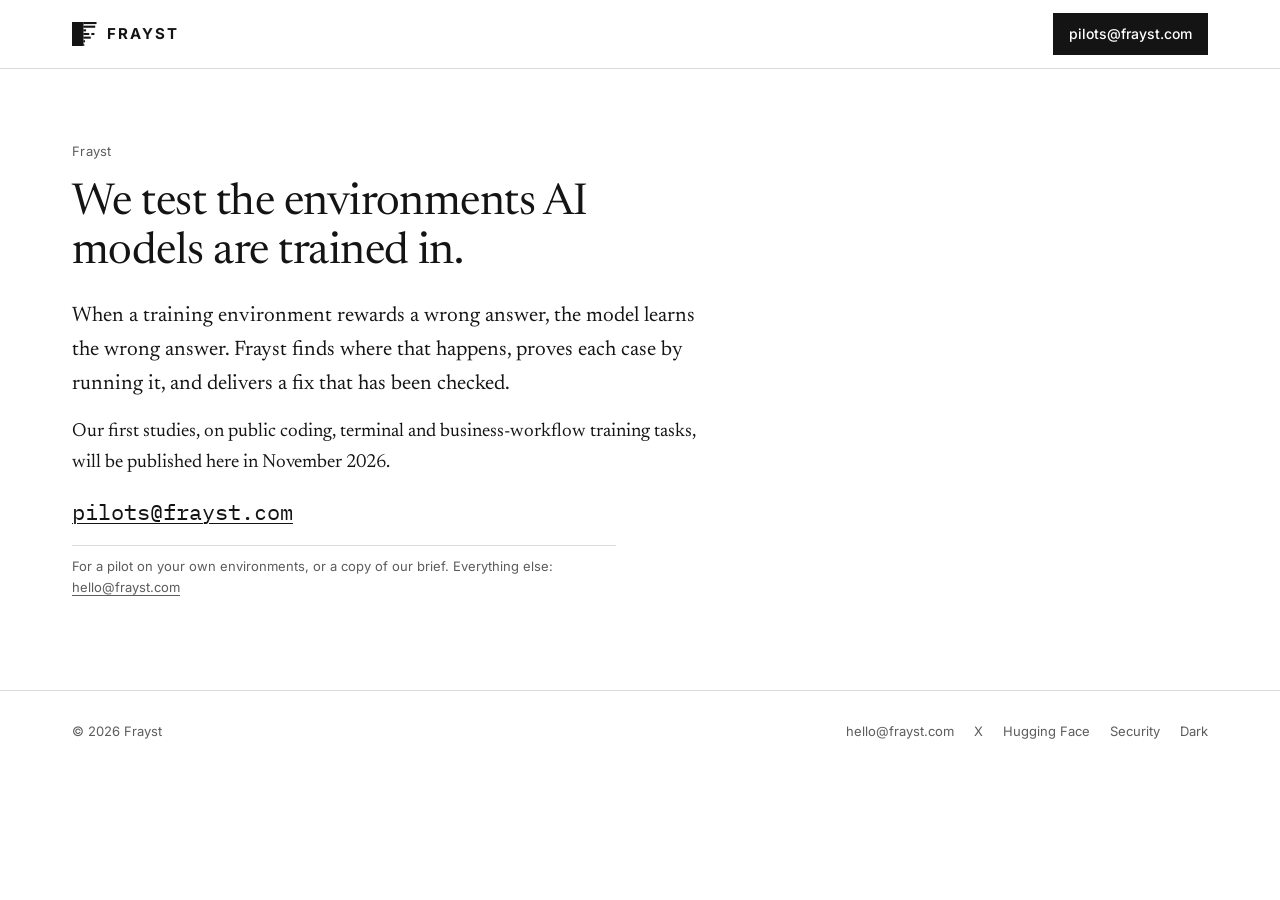
==== index.html @ d0900621 "Update frayst.com" ====
<!doctype html>
<html lang="en"><head>
<meta charset="utf-8"><meta name="viewport" content="width=device-width,initial-scale=1">
<title>Frayst: integrity testing for RL training environments</title>
<meta name="description" content="Frayst finds where AI training environments reward wrong answers, proves each case by running it, and fixes it.">
<meta property="og:title" content="Frayst: integrity testing for RL training environments"><meta property="og:description" content="Frayst finds where AI training environments reward wrong answers, proves each case by running it, and fixes it.">
<meta property="og:image" content="/og.png"><meta name="twitter:card" content="summary_large_image"><meta name="twitter:site" content="@fraystlabs">
<link rel="icon" href="/favicon.ico" sizes="any"><link rel="icon" href="/favicon.svg" type="image/svg+xml"><link rel="apple-touch-icon" href="/apple-touch-icon.png">
<link rel="preconnect" href="https://fonts.googleapis.com"><link rel="preconnect" href="https://fonts.gstatic.com" crossorigin>
<link href="https://fonts.googleapis.com/css2?family=Inter:wght@400;500;700&family=IBM+Plex+Mono:wght@400;500&family=Newsreader:ital,opsz,wght@0,6..72,400;0,6..72,500;1,6..72,400&display=swap" rel="stylesheet">
<link rel="stylesheet" href="/static/site.css">
<script src="/static/site.js"></script>
</head><body>
<a class="skip" href="#content">Skip to content</a>

<header class="site"><div class="wrap bar">
  <a class="brand" href="/" aria-label="Frayst, home"><svg viewBox="16 14 94 92" aria-hidden="true"><rect x="16" y="14" width="44" height="92"/><rect x="59.5" y="14" width="50.5" height="8"/><rect x="59.5" y="28" width="45.5" height="8"/><rect x="59.5" y="42" width="10.5" height="8"/><rect x="59.5" y="56" width="22.5" height="8"/><rect x="59.5" y="70" width="28.5" height="8"/><rect x="59.5" y="84" width="6.5" height="8"/><rect x="59.5" y="98" width="3.5" height="8"/><rect x="90" y="56" width="12" height="8"/></svg><span>FRAYST</span></a>
  
  <a class="cta" href="mailto:pilots@frayst.com">pilots@frayst.com</a>
</div></header>
<main id="content">

<section><div class="wrap grid12">
  <div class="main">
    <p class="kicker">Frayst</p>
    <h1>We test the environments AI models are trained in.</h1>
    <p class="lede">When a training environment rewards a wrong answer, the model learns the wrong answer. Frayst finds where that happens, proves each case by running it, and delivers a fix that has been checked.</p>
    <p>Our first studies, on public coding, terminal and business-workflow training tasks, will be published here in November 2026.</p>
    <p class="contact"><a href="mailto:pilots@frayst.com">pilots@frayst.com</a></p>
    <p class="note">For a pilot on your own environments, or a copy of our brief. Everything else: <a href="mailto:hello@frayst.com">hello@frayst.com</a></p>
  </div>
</div></section>
</main>
<footer class="site"><div class="wrap bar">
  <span>© 2026 Frayst</span>
  <nav aria-label="Footer"><a href="mailto:hello@frayst.com">hello@frayst.com</a><a href="https://x.com/fraystlabs">X</a><a href="https://huggingface.co/frayst">Hugging Face</a><a href="/.well-known/security.txt">Security</a><button class="theme" type="button">Dark</button></nav>
</div></footer>
</body></html>
---- static/site.css ----
/* frayst.com: one stylesheet. Black on white, rules instead of boxes, three type families with one job each. */
:root {
  --ink: #141414; --paper: #ffffff; --muted: #5c5c5c; --rule: #dadada; --grey: #b8b8b8; --soft: #f4f4f4;
  --serif: Newsreader, Georgia, "Times New Roman", serif;
  --sans: Inter, "Helvetica Neue", Arial, sans-serif;
  --mono: "IBM Plex Mono", Consolas, "Courier New", monospace;
  color-scheme: light;
}
:root[data-theme="dark"] { --ink: #ececec; --paper: #121212; --muted: #a3a3a3; --rule: #333333; --grey: #5a5a5a; --soft: #1b1b1b; color-scheme: dark; }
@media (prefers-color-scheme: dark) {
  :root:not([data-theme="light"]) { --ink: #ececec; --paper: #121212; --muted: #a3a3a3; --rule: #333333; --grey: #5a5a5a; --soft: #1b1b1b; color-scheme: dark; }
}

* { box-sizing: border-box; }
html { -webkit-text-size-adjust: 100%; }
body { margin: 0; background: var(--paper); color: var(--ink); font-family: var(--serif); font-size: 19px; line-height: 1.6;
  font-optical-sizing: auto; text-rendering: optimizeLegibility; }
a { color: inherit; text-underline-offset: 3px; text-decoration-thickness: 1px; }
a:hover { text-decoration-thickness: 2px; }
:focus-visible { outline: 2px solid var(--ink); outline-offset: 3px; }
.sr { position: absolute; width: 1px; height: 1px; overflow: hidden; clip: rect(0 0 0 0); white-space: nowrap; }
.skip { position: absolute; left: -9999px; } .skip:focus { left: 16px; top: 12px; background: var(--paper); padding: 6px 10px; z-index: 9; font-family: var(--sans); font-size: 14px; }

.wrap { max-width: 1200px; margin: 0 auto; padding: 0 32px; }
.grid12 { display: grid; grid-template-columns: repeat(12, minmax(0, 1fr)); column-gap: 24px; }
.main { grid-column: 1 / span 7; } .margin { grid-column: 9 / span 4; } .full { grid-column: 1 / -1; }

/* preview ribbon (never in the public build) */
.preview { font-family: var(--mono); font-size: 12px; color: var(--muted); border-bottom: 1px dashed var(--grey); padding: 7px 32px; text-align: center; }

/* header */
header.site { border-bottom: 1px solid var(--rule); }
.bar { display: flex; align-items: center; justify-content: space-between; min-height: 68px; gap: 24px; }
.brand { display: flex; align-items: center; gap: 10px; text-decoration: none; }
.brand svg { display: block; height: 24px; width: auto; fill: currentColor; }
.brand span { font-family: var(--sans); font-weight: 700; letter-spacing: .14em; font-size: 15px; margin-right: -.14em; }
nav.primary { display: flex; gap: 26px; font-family: var(--sans); font-size: 14px; }
nav.primary a { text-decoration: none; color: var(--muted); }
nav.primary a:hover, nav.primary a[aria-current] { color: var(--ink); text-decoration: underline; text-underline-offset: 6px; }
.cta { font-family: var(--sans); font-size: 14px; font-weight: 500; background: var(--ink); color: var(--paper); padding: 10px 16px; text-decoration: none; white-space: nowrap; }
.cta:hover { text-decoration: underline; }

/* sections and type */
section { padding: 72px 0; border-bottom: 1px solid var(--rule); }
section.pagehead { padding: 64px 0 44px; }
section:last-of-type { border-bottom: 0; }
.kicker { font-family: var(--sans); font-size: 13px; color: var(--muted); letter-spacing: .02em; margin: 0 0 18px; }
h1 { font-weight: 400; font-size: 44px; line-height: 1.12; letter-spacing: -.012em; margin: 0 0 22px; }
h2 { font-weight: 400; font-size: 28px; line-height: 1.2; margin: 0 0 18px; }
h2 + p { margin-top: -4px; }
.main h2:not(:first-child) { margin-top: 56px; }
h3 { font-family: var(--sans); font-size: 16px; font-weight: 500; line-height: 1.4; margin: 0 0 8px; }
p { margin: 0 0 16px; max-width: 68ch; }
.lede { font-size: 21px; }
b, strong { font-weight: 600; }
.mono { font-family: var(--mono); font-size: .86em; }
ul.plain, ol.plain { padding-left: 20px; margin: 0 0 16px; } ul.plain li, ol.plain li { margin-bottom: 9px; max-width: 66ch; }

/* margin notes */
.note { font-family: var(--sans); font-size: 13px; line-height: 1.6; color: var(--muted); border-top: 1px solid var(--rule); padding-top: 10px; margin-bottom: 20px; }
.note b { color: var(--ink); font-weight: 500; }
.note .mono { font-size: 12.5px; word-break: break-all; }

/* items we are waiting for, in the private preview */
.coming { font-family: var(--mono); font-size: 12.5px; color: var(--muted); border: 1px dashed var(--grey); padding: 1px 6px; white-space: nowrap; }
.gate { font-family: var(--mono); font-size: 11px; color: var(--muted); letter-spacing: .04em; text-transform: uppercase; display: block; margin-bottom: 4px; }

/* task grid */
.tasks { display: grid; grid-template-columns: repeat(30, 1fr); gap: 4px; margin: 34px 0 14px; }
.tasks i { aspect-ratio: 1; display: block; border: 1px solid var(--ink); cursor: default; animation: fill .35s ease-out both; }
.tasks i.h { background: var(--ink); }
.tasks i.b { background: var(--grey); border-color: var(--grey); }
.tasks i:hover, .tasks i:focus { outline: 2px solid var(--ink); outline-offset: 1px; }
@keyframes fill { from { opacity: 0; } to { opacity: 1; } }
@media (prefers-reduced-motion: reduce) { .tasks i { animation: none; } }
.legend { display: flex; flex-wrap: wrap; gap: 8px 22px; font-family: var(--sans); font-size: 13px; color: var(--muted); }
.legend i { display: inline-block; width: 11px; height: 11px; border: 1px solid var(--ink); margin-right: 7px; vertical-align: -1px; }
.legend i.h { background: var(--ink); } .legend i.b { background: var(--grey); border-color: var(--grey); }
.readout { font-family: var(--mono); font-size: 13px; min-height: 1.6em; margin-top: 10px; color: var(--ink); }

/* finding record */
.record { font-family: var(--mono); font-size: 14px; line-height: 1.75; border-top: 2px solid var(--ink); border-bottom: 1px solid var(--ink); padding: 12px 0 14px; margin: 8px 0 22px; }
.record .head { display: flex; justify-content: space-between; gap: 12px; font-weight: 500; border-bottom: 1px solid var(--rule); padding-bottom: 8px; margin-bottom: 8px; }
.record dl { display: grid; grid-template-columns: 170px 1fr; margin: 0; }
.record dt { color: var(--muted); } .record dd { margin: 0; }

/* tables */
table { width: 100%; border-collapse: collapse; font-family: var(--sans); font-size: 15px; }
th { text-align: left; font-weight: 500; font-size: 12px; letter-spacing: .04em; text-transform: uppercase; color: var(--muted); border-bottom: 1px solid var(--ink); padding: 0 14px 10px 0; vertical-align: bottom; }
td { border-bottom: 1px solid var(--rule); padding: 14px 14px 14px 0; vertical-align: top; }
td.num { font-family: var(--mono); font-size: 14px; font-variant-numeric: tabular-nums; white-space: nowrap; }
td small { display: block; color: var(--muted); font-size: 12.5px; margin-top: 2px; font-family: var(--sans); }
td.num small { font-family: var(--mono); }
tr.us td:first-child { box-shadow: inset 3px 0 0 var(--ink); padding-left: 12px; }
tr.us td { font-weight: 500; }

/* interval chart */
.ci { position: relative; height: 26px; margin: 8px 0 2px; border-left: 1px solid var(--ink); border-right: 1px solid var(--ink); }
.ci .axis { position: absolute; left: 0; right: 0; top: 13px; border-top: 1px solid var(--rule); }
.ci .band { position: absolute; top: 9px; height: 9px; background: var(--grey); }
.ci .pt { position: absolute; top: 4px; width: 2px; height: 19px; background: var(--ink); }
.ticks { display: flex; justify-content: space-between; font-family: var(--mono); font-size: 11px; color: var(--muted); }
.figcap { font-family: var(--sans); font-size: 14px; font-weight: 500; margin: 26px 0 0; }

/* lists of studies and notes */
.entries { border-top: 2px solid var(--ink); }
.entry { display: grid; grid-template-columns: 150px minmax(0, 1fr) 230px; column-gap: 24px; padding: 22px 0; border-bottom: 1px solid var(--rule); }
.entry .date { font-family: var(--mono); font-size: 13px; color: var(--muted); padding-top: 5px; }
.entry h3 { font-family: var(--serif); font-weight: 400; font-size: 23px; line-height: 1.25; margin: 0 0 6px; }
.entry h3 a { text-decoration: none; } .entry h3 a:hover { text-decoration: underline; }
.entry p { font-size: 17px; margin: 0; }
.entry .meta { font-family: var(--sans); font-size: 13px; color: var(--muted); line-height: 1.6; }
.entry .meta b { display: block; font-family: var(--mono); font-weight: 500; font-size: 15px; color: var(--ink); }

/* blocks */
.steps, .rules { display: grid; grid-template-columns: repeat(3, minmax(0, 1fr)); column-gap: 24px; }
.steps { counter-reset: s; }
.steps > div { border-top: 2px solid var(--ink); padding-top: 14px; }
.steps > div::before { counter-increment: s; content: counter(s, decimal-leading-zero); font-family: var(--mono); font-size: 13px; color: var(--muted); display: block; margin-bottom: 8px; }
.rules > div { border-top: 1px solid var(--rule); padding-top: 14px; }
.steps p, .rules p, .two p { font-size: 17px; }
.two { display: grid; grid-template-columns: repeat(2, minmax(0, 1fr)); column-gap: 24px; }
.two > div { border-top: 1px solid var(--ink); padding-top: 14px; }
.toc { font-family: var(--sans); font-size: 13px; line-height: 2; position: sticky; top: 24px; }
.toc b { display: block; font-weight: 500; font-size: 12px; letter-spacing: .04em; text-transform: uppercase; }
.toc a { display: block; text-decoration: none; color: var(--muted); } .toc a:hover { color: var(--ink); text-decoration: underline; }
.btnrow { display: flex; flex-wrap: wrap; gap: 12px; margin: 8px 0 16px; }
.btn { font-family: var(--sans); font-size: 14px; border: 1px solid var(--ink); padding: 9px 14px; text-decoration: none; }
.btn[aria-disabled] { color: var(--muted); border-color: var(--grey); border-style: dashed; }
.contact { font-family: var(--mono); font-size: 22px; }
.quote { border-left: 2px solid var(--ink); padding-left: 16px; margin: 0 0 18px; max-width: 64ch; }

/* outreach brief: headline numbers */
.results { display: grid; grid-template-columns: repeat(3, minmax(0, 1fr)); column-gap: 24px; margin-top: 30px; }
.results > div { border-top: 2px solid var(--ink); padding-top: 16px; }
.results .big { font-family: var(--mono); font-size: 46px; line-height: 1.05; letter-spacing: -.02em; margin: 0 0 12px; }
.results p { font-size: 17px; }
.results .src { font-family: var(--sans); font-size: 12.5px; color: var(--muted); margin: 0; }

/* footer */
footer.site { border-top: 1px solid var(--rule); padding: 30px 0 56px; font-family: var(--sans); font-size: 13px; color: var(--muted); }
footer.site .bar { min-height: 0; flex-wrap: wrap; }
footer.site nav { display: flex; flex-wrap: wrap; gap: 8px 20px; }
footer.site a { text-decoration: none; } footer.site a:hover { text-decoration: underline; color: var(--ink); }
button.theme { font: inherit; color: inherit; background: none; border: 0; padding: 0; cursor: pointer; }
button.theme:hover { text-decoration: underline; color: var(--ink); }

@media (max-width: 860px) {
  body { font-size: 17px; } .wrap { padding: 0 18px; } .preview { padding: 7px 18px; }
  .grid12 { display: block; }
  nav.primary { display: none; }
  .cta { padding: 8px 11px; font-size: 13px; }
  h1 { font-size: 32px; } h2 { font-size: 23px; } .lede { font-size: 18.5px; }
  section { padding: 52px 0; } section.pagehead { padding: 44px 0 30px; }
  .tasks { grid-template-columns: repeat(20, 1fr); gap: 3px; }
  .steps, .two, .rules, .results { grid-template-columns: 1fr; row-gap: 26px; }
  .results .big { font-size: 38px; }
  .record { font-size: 12.5px; } .record dl { grid-template-columns: 1fr; } .record dt { margin-top: 6px; }
  table { font-size: 14px; } td.num { white-space: normal; }
  table.wide { display: block; overflow-x: auto; } table.wide th, table.wide td { min-width: 108px; }
  .entry { grid-template-columns: 1fr; row-gap: 6px; }
  .toc { position: static; margin: 0 0 18px; }
  .hide-sm { display: none; }
  .contact { font-size: 19px; }
}
@media print {
  .preview, nav.primary, .cta, footer.site, .skip { display: none; }
  body { font-size: 15px; } h1 { font-size: 30px; } h2 { font-size: 21px; } .lede { font-size: 16.5px; }
  section { padding: 18px 0; } .results .big { font-size: 34px; } .steps p, .results p { font-size: 14.5px; }
  .results > div, .steps > div { break-inside: avoid; }
}
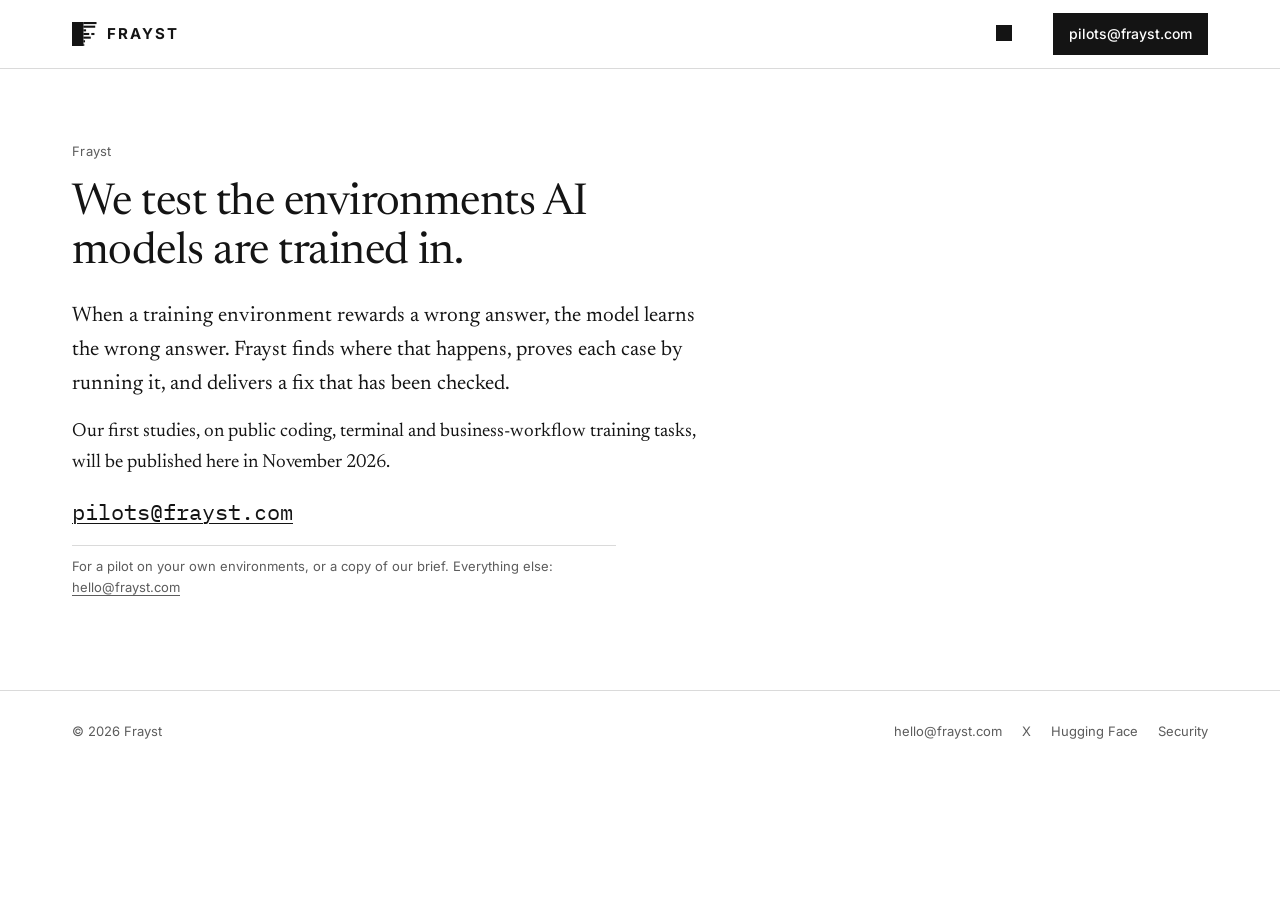
==== commit 5d78543c: "Update frayst.com" ====
--- a/index.html
+++ b/index.html
@@ -16,7 +16,7 @@
 <header class="site"><div class="wrap bar">
   <a class="brand" href="/" aria-label="Frayst, home"><svg viewBox="16 14 94 92" aria-hidden="true"><rect x="16" y="14" width="44" height="92"/><rect x="59.5" y="14" width="50.5" height="8"/><rect x="59.5" y="28" width="45.5" height="8"/><rect x="59.5" y="42" width="10.5" height="8"/><rect x="59.5" y="56" width="22.5" height="8"/><rect x="59.5" y="70" width="28.5" height="8"/><rect x="59.5" y="84" width="6.5" height="8"/><rect x="59.5" y="98" width="3.5" height="8"/><rect x="90" y="56" width="12" height="8"/></svg><span>FRAYST</span></a>
   
-  <a class="cta" href="mailto:pilots@frayst.com">pilots@frayst.com</a>
+  <div class="actions"><button class="theme switch" type="button" role="switch" aria-checked="false" aria-label="Dark mode"><span class="knob"></span></button><a class="cta" href="mailto:pilots@frayst.com">pilots@frayst.com</a></div>
 </div></header>
 <main id="content">
 
@@ -33,6 +33,6 @@
 </main>
 <footer class="site"><div class="wrap bar">
   <span>© 2026 Frayst</span>
-  <nav aria-label="Footer"><a href="mailto:hello@frayst.com">hello@frayst.com</a><a href="https://x.com/fraystlabs">X</a><a href="https://huggingface.co/frayst">Hugging Face</a><a href="/.well-known/security.txt">Security</a><button class="theme" type="button">Dark</button></nav>
+  <nav aria-label="Footer"><a href="mailto:hello@frayst.com">hello@frayst.com</a><a href="https://x.com/fraystlabs">X</a><a href="https://huggingface.co/frayst">Hugging Face</a><a href="/.well-known/security.txt">Security</a></nav>
 </div></footer>
 </body></html>
--- a/static/site.css
+++ b/static/site.css
@@ -39,6 +39,13 @@
 nav.primary a:hover, nav.primary a[aria-current] { color: var(--ink); text-decoration: underline; text-underline-offset: 6px; }
 .cta { font-family: var(--sans); font-size: 14px; font-weight: 500; background: var(--ink); color: var(--paper); padding: 10px 16px; text-decoration: none; white-space: nowrap; }
 .cta:hover { text-decoration: underline; }
+
+.actions { display: flex; align-items: center; gap: 16px; }
+/* light/dark switch: square, like everything else */
+button.switch { position: relative; width: 44px; height: 24px; padding: 0; border: 1px solid var(--ink); background: var(--paper); cursor: pointer; flex: none; }
+button.switch .knob { position: absolute; top: 3px; left: 3px; width: 16px; height: 16px; background: var(--ink); transition: transform .15s ease; }
+button.switch[aria-checked="true"] .knob { transform: translateX(20px); }
+@media (prefers-reduced-motion: reduce) { button.switch .knob { transition: none; } }
 
 /* sections and type */
 section { padding: 72px 0; border-bottom: 1px solid var(--rule); }
